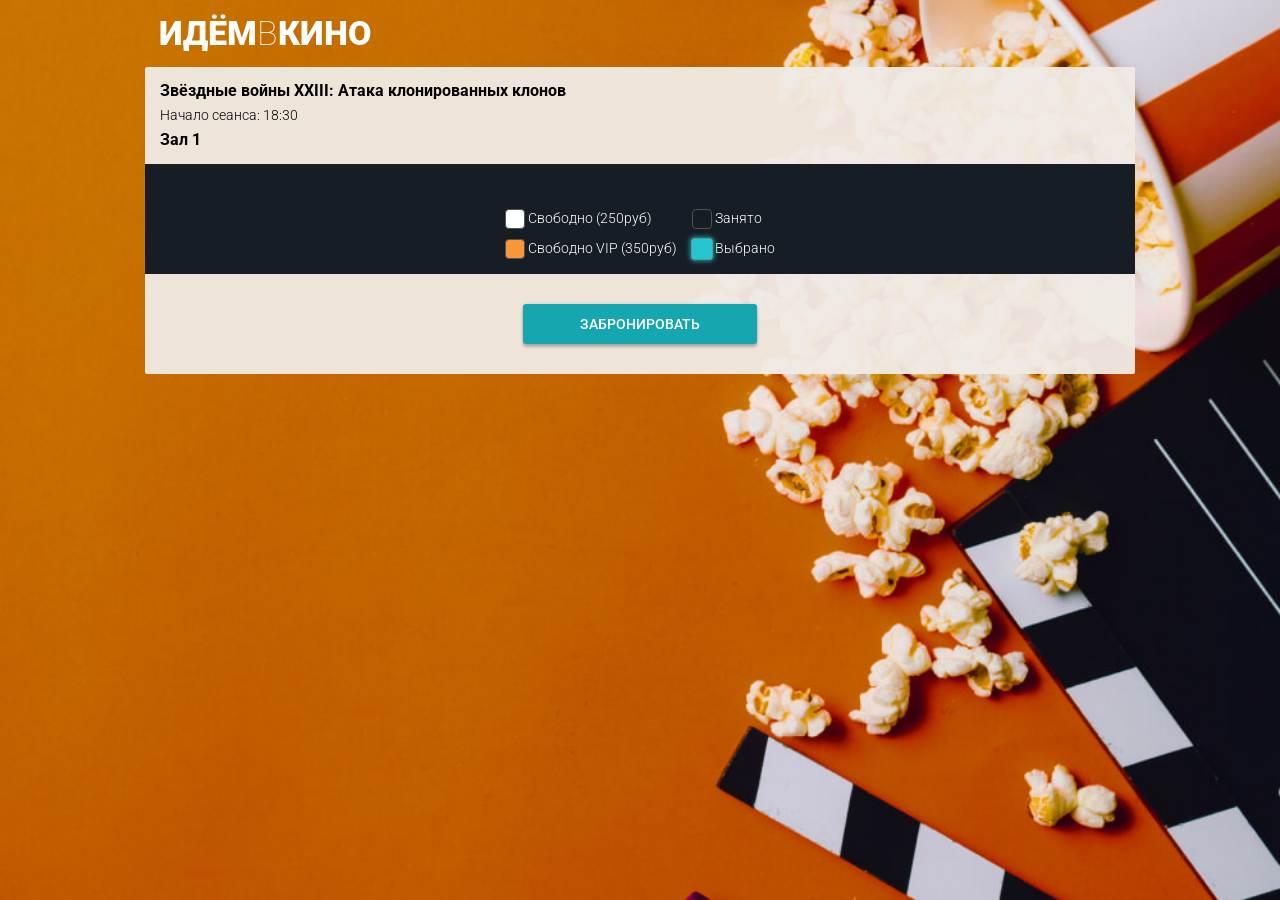
==== hall.html @ 7e7754fc "Выполнение работы" ====
<!DOCTYPE html>
<html lang="ru">

<head>
  <meta charset="UTF-8">
  <meta name="viewport" content="width=device-width, initial-scale=1.0">
  <meta http-equiv="X-UA-Compatible" content="ie=edge">
  <title>ИдёмВКино</title>
  <!-- <script src="js/hall.js" defer></script> -->
  <link rel="stylesheet" href="css/normalize.css">
  <link rel="stylesheet" href="css/styles.css">
  <link href="https://fonts.googleapis.com/css?family=Roboto:100,300,400,500,700,900&amp;subset=cyrillic,cyrillic-ext,latin-ext" rel="stylesheet">
</head>

<body>
  <header class="page-header">
    <h1 class="page-header__title">Идём<span>в</span>кино</h1>
  </header>
  
  <main>
    <section class="buying">
      <div class="buying__info">
        <div class="buying__info-description">
          <h2 class="buying__info-title">Звёздные войны XXIII: Атака клонированных клонов</h2>
          <p class="buying__info-start">Начало сеанса: 18:30</p>
          <p class="buying__info-hall">Зал 1</p>          
        </div>
        <div class="buying__info-hint">
          <p>Тапните дважды,<br>чтобы увеличить</p>
        </div>
      </div>
      <div class="conf-step">
        <!-- <div class="conf-step__wrapper">
          <div class="conf-step__row">
            <span class="conf-step__chair conf-step__chair_disabled"></span><span class="conf-step__chair conf-step__chair_disabled"></span>
            <span class="conf-step__chair conf-step__chair_disabled"></span><span class="conf-step__chair conf-step__chair_disabled"></span>
              <span class="conf-step__chair conf-step__chair_disabled"></span><span class="conf-step__chair conf-step__chair_standart"></span>
              <span class="conf-step__chair conf-step__chair_standart"></span><span class="conf-step__chair conf-step__chair_disabled"></span>
              <span class="conf-step__chair conf-step__chair_disabled"></span><span class="conf-step__chair conf-step__chair_disabled"></span>
            <span class="conf-step__chair conf-step__chair_disabled"></span><span class="conf-step__chair conf-step__chair_disabled"></span>
            </div>  

            <div class="conf-step__row">
              <span class="conf-step__chair conf-step__chair_disabled"></span><span class="conf-step__chair conf-step__chair_disabled"></span>
              <span class="conf-step__chair conf-step__chair_disabled"></span><span class="conf-step__chair conf-step__chair_disabled"></span>
              <span class="conf-step__chair conf-step__chair_taken"></span><span class="conf-step__chair conf-step__chair_standart"></span>
              <span class="conf-step__chair conf-step__chair_standart"></span><span class="conf-step__chair conf-step__chair_standart"></span>
              <span class="conf-step__chair conf-step__chair_disabled"></span><span class="conf-step__chair conf-step__chair_disabled"></span>
              <span class="conf-step__chair conf-step__chair_disabled"></span><span class="conf-step__chair conf-step__chair_disabled"></span>
            </div>  

            <div class="conf-step__row">
              <span class="conf-step__chair conf-step__chair_disabled"></span><span class="conf-step__chair conf-step__chair_standart"></span>
              <span class="conf-step__chair conf-step__chair_standart"></span><span class="conf-step__chair conf-step__chair_standart"></span>
              <span class="conf-step__chair conf-step__chair_standart"></span><span class="conf-step__chair conf-step__chair_standart"></span>
              <span class="conf-step__chair conf-step__chair_standart"></span><span class="conf-step__chair conf-step__chair_standart"></span>
              <span class="conf-step__chair conf-step__chair_standart"></span><span class="conf-step__chair conf-step__chair_disabled"></span>
              <span class="conf-step__chair conf-step__chair_disabled"></span><span class="conf-step__chair conf-step__chair_disabled"></span>
            </div>  

            <div class="conf-step__row">
              <span class="conf-step__chair conf-step__chair_standart"></span><span class="conf-step__chair conf-step__chair_standart"></span>
              <span class="conf-step__chair conf-step__chair_standart"></span><span class="conf-step__chair conf-step__chair_standart"></span>
              <span class="conf-step__chair conf-step__chair_standart"></span><span class="conf-step__chair conf-step__chair_vip"></span>
              <span class="conf-step__chair conf-step__chair_vip"></span><span class="conf-step__chair conf-step__chair_standart"></span>
              <span class="conf-step__chair conf-step__chair_standart"></span><span class="conf-step__chair conf-step__chair_disabled"></span>
              <span class="conf-step__chair conf-step__chair_disabled"></span><span class="conf-step__chair conf-step__chair_disabled"></span>
            </div>  

            <div class="conf-step__row">
              <span class="conf-step__chair conf-step__chair_standart"></span><span class="conf-step__chair conf-step__chair_standart"></span>
              <span class="conf-step__chair conf-step__chair_standart"></span><span class="conf-step__chair conf-step__chair_standart"></span>
              <span class="conf-step__chair conf-step__chair_vip"></span><span class="conf-step__chair conf-step__chair_vip"></span>
              <span class="conf-step__chair conf-step__chair_vip"></span><span class="conf-step__chair conf-step__chair_vip"></span>
              <span class="conf-step__chair conf-step__chair_standart"></span><span class="conf-step__chair conf-step__chair_disabled"></span>
              <span class="conf-step__chair conf-step__chair_disabled"></span><span class="conf-step__chair conf-step__chair_disabled"></span>
            </div>  

            <div class="conf-step__row">
              <span class="conf-step__chair conf-step__chair_standart"></span><span class="conf-step__chair conf-step__chair_standart"></span>
              <span class="conf-step__chair conf-step__chair_standart"></span><span class="conf-step__chair conf-step__chair_standart"></span>
              <span class="conf-step__chair conf-step__chair_vip"></span><span class="conf-step__chair conf-step__chair_taken"></span>
              <span class="conf-step__chair conf-step__chair_taken"></span><span class="conf-step__chair conf-step__chair_taken"></span>
              <span class="conf-step__chair conf-step__chair_standart"></span><span class="conf-step__chair conf-step__chair_disabled"></span>
              <span class="conf-step__chair conf-step__chair_disabled"></span><span class="conf-step__chair conf-step__chair_disabled"></span>
            </div>  

            <div class="conf-step__row">
              <span class="conf-step__chair conf-step__chair_standart"></span><span class="conf-step__chair conf-step__chair_standart"></span>
              <span class="conf-step__chair conf-step__chair_standart"></span><span class="conf-step__chair conf-step__chair_standart"></span>
              <span class="conf-step__chair conf-step__chair_vip"></span><span class="conf-step__chair conf-step__chair_taken"></span>
              <span class="conf-step__chair conf-step__chair_taken"></span><span class="conf-step__chair conf-step__chair_vip"></span>
              <span class="conf-step__chair conf-step__chair_standart"></span><span class="conf-step__chair conf-step__chair_disabled"></span>
              <span class="conf-step__chair conf-step__chair_disabled"></span><span class="conf-step__chair conf-step__chair_disabled"></span>
            </div>  

            <div class="conf-step__row">
              <span class="conf-step__chair conf-step__chair_standart"></span><span class="conf-step__chair conf-step__chair_standart"></span>
              <span class="conf-step__chair conf-step__chair_standart"></span><span class="conf-step__chair conf-step__chair_standart"></span>
              <span class="conf-step__chair conf-step__chair_standart"></span><span class="conf-step__chair conf-step__chair_selected"></span>
              <span class="conf-step__chair conf-step__chair_selected"></span><span class="conf-step__chair conf-step__chair_standart"></span>
              <span class="conf-step__chair conf-step__chair_standart"></span><span class="conf-step__chair conf-step__chair_disabled"></span>
              <span class="conf-step__chair conf-step__chair_disabled"></span><span class="conf-step__chair conf-step__chair_disabled"></span>
            </div>  

            <div class="conf-step__row">
              <span class="conf-step__chair conf-step__chair_standart"></span><span class="conf-step__chair conf-step__chair_taken"></span>
              <span class="conf-step__chair conf-step__chair_standart"></span><span class="conf-step__chair conf-step__chair_taken"></span>
              <span class="conf-step__chair conf-step__chair_standart"></span><span class="conf-step__chair conf-step__chair_taken"></span>
              <span class="conf-step__chair conf-step__chair_standart"></span><span class="conf-step__chair conf-step__chair_standart"></span>
              <span class="conf-step__chair conf-step__chair_standart"></span><span class="conf-step__chair conf-step__chair_standart"></span>
              <span class="conf-step__chair conf-step__chair_standart"></span><span class="conf-step__chair conf-step__chair_standart"></span>
            </div>  

            <div class="conf-step__row">
              <span class="conf-step__chair conf-step__chair_standart"></span><span class="conf-step__chair conf-step__chair_standart"></span>
              <span class="conf-step__chair conf-step__chair_standart"></span><span class="conf-step__chair conf-step__chair_standart"></span>
              <span class="conf-step__chair conf-step__chair_standart"></span><span class="conf-step__chair conf-step__chair_taken"></span>
              <span class="conf-step__chair conf-step__chair_taken"></span><span class="conf-step__chair conf-step__chair_taken"></span>
              <span class="conf-step__chair conf-step__chair_standart"></span><span class="conf-step__chair conf-step__chair_standart"></span>
              <span class="conf-step__chair conf-step__chair_standart"></span><span class="conf-step__chair conf-step__chair_standart"></span>
            </div>
        </div> -->
        <div class="conf-step__legend">
          <div class="col">
            <p class="conf-step__legend-price"><span class="conf-step__chair conf-step__chair_standart"></span> Свободно (<span class="conf-step__legend-value price-standart">250</span>руб)</p>
            <p class="conf-step__legend-price"><span class="conf-step__chair conf-step__chair_vip"></span> Свободно VIP (<span class="conf-step__legend-value price-vip">350</span>руб)</p>            
          </div>
          <div class="col">
            <p class="conf-step__legend-price"><span class="conf-step__chair conf-step__chair_taken"></span> Занято</p>
            <p class="conf-step__legend-price"><span class="conf-step__chair conf-step__chair_selected"></span> Выбрано</p>                    
          </div>
        </div>
      </div>
      <!-- <button class="acceptin-button" type="button" onclick="location.href='payment.html'" >Забронировать</button> -->
      <button class="acceptin-button" type="button" >Забронировать</button>
  </main>
  <!-- <script src="js/createRequest.js"></script> -->
  <script src="js/functions.js"></script>
  <script src="js/hall.js"></script>
</body>
</html>
---- css/styles.css ----
@charset "UTF-8";
* {
  margin: 0;
  padding: 0;
  box-sizing: border-box;
}

html {
  font-family: "Roboto", sans-serif;
  font-size: 62.5%;
}

body {
  min-width: 320px;
  background-image: url("../i/background.jpg");
  background-size: cover;
  background-attachment: fixed;
  background-position: right;
}

.page-header {
  padding: 1.4rem;
}

.page-header__title {
  margin: 0;
  font-weight: 900;
  font-size: 3.4rem;
  color: #FFFFFF;
  text-transform: uppercase;
}
.page-header__title span {
  font-weight: 100;
}

/* ~~~~~~~~~~~~ Главная ~~~~~~~~~~~~ */
.page-nav {
  position: sticky;
  top: 2px;
  padding-bottom: 1rem;
  display: flex;
  flex-wrap: nowrap;
  align-items: stretch;
  color: #000000;
  z-index: 10;
}
.page-nav .page-nav__day {
  flex-basis: calc(100% / 8);
  font-size: 1.2rem;
  padding: 1rem;
  background: rgba(255, 255, 255, 0.9);
  box-shadow: 0px 2px 2px rgba(0, 0, 0, 0.24), 0px 0px 2px rgba(0, 0, 0, 0.12);
  border-radius: 2px;
  text-decoration: none;
  color: #000000;
}
.page-nav .page-nav__day + .page-nav__day {
  margin-left: 1px;
}
.page-nav .page-nav__day .page-nav__day-week::after {
  content: ',';
}
.page-nav .page-nav__day .page-nav__day-number::before {
  content: ' ';
}
.page-nav .page-nav__day .page-nav__day-week, .page-nav .page-nav__day .page-nav__day-number {
  display: block;
}
.page-nav .page-nav__day_chosen {
  flex-grow: 1;
  background-color: #FFFFFF;
  font-weight: 700;
  transform: scale(1.1);
}
.page-nav .page-nav__day_weekend {
  color: #DE2121;
}
.page-nav .page-nav__day_next {
  text-align: center;
}
.page-nav .page-nav__day_next::before {
  content: '>';
  font-family: monospace;
  font-weight: 700;
  font-size: 2.4rem;
}
.page-nav .page-nav__day_today .page-nav__day-week::before {
  content: 'Сегодня';
  display: block;
}
.page-nav .page-nav__day_today .page-nav__day-week, .page-nav .page-nav__day_today .page-nav__day-number {
  display: inline;
}

.movie {
  position: relative;
  padding: 1.5rem;
  margin-top: 3rem;
  background: rgba(241, 235, 230, 0.95);
  color: #000000;
}
.movie .movie__info {
  display: flex;
}
.movie .movie__poster {
  position: relative;
  width: 12.5rem;
  height: 17.5rem;
  /*    left: 1.5rem;
      top: -1.5rem;*/
}
.movie .movie__poster .movie__poster-image {
  position: relative;
  top: -3rem;
  width: 12.5rem;
  height: 17.5rem;
}
.movie .movie__poster::after {
  content: '';
  display: block;
  position: absolute;
  right: -0.7rem;
  top: -3rem;
  border: 1.5rem solid transparent;
  border-bottom: 0 solid transparent;
  border-right: 0 solid transparent;
  border-left: 0.7rem solid #772720;
}
.movie .movie__description {
  flex-grow: 1;
  padding-left: 1.5rem;
}
.movie .movie__title {
  font-weight: 700;
  font-size: 1.6rem;
}
.movie .movie__synopsis {
  font-size: 1.4rem;
  margin-top: 1rem;
}
.movie .movie__data {
  font-size: 1.4rem;
  font-weight: 300;
  margin-top: 1rem;
}
.movie .movie-seances__hall + .movie-seances__hall {
  margin-top: 2rem;
}
.movie .movie-seances__hall .movie-seances__hall-title {
  font-weight: 700;
  font-size: 1.6rem;
}
.movie .movie-seances__hall .movie-seances__list {
  margin-top: 0.7rem;
  font-size: 0;
}
.movie .movie-seances__hall .movie-seances__time-block {
  display: inline-block;
  margin-bottom: 4px;
}
.movie .movie-seances__hall .movie-seances__time-block:nth-last-of-type(n + 1) {
  margin-right: 4px;
}
.movie .movie-seances__hall .movie-seances__time {
  display: block;
  padding: 8px;
  box-shadow: 0px 2px 2px rgba(0, 0, 0, 0.24), 0px 0px 2px rgba(0, 0, 0, 0.12);
  border-radius: 2px;
  background-color: #FFFFFF;
  color: #000000;
  text-decoration: none;
  font-size: 1.5rem;
}

/* ~~~~~~~~~~~~ Кинозал ~~~~~~~~~~~~ */
.acceptin-button {
  display: block;
  margin: 3rem auto 0;
  box-shadow: 0px 3px 3px rgba(0, 0, 0, 0.24), 0px 0px 3px rgba(0, 0, 0, 0.12);
  border-radius: 3px;
  border: none;
  padding: 12px 57px;
  text-transform: uppercase;
  font-weight: 500;
  font-size: 1.4rem;
  background-color: #16A6AF;
  color: #FFFFFF;
  cursor: pointer;
}

.buying {
  background-color: rgba(241, 235, 230, 0.95);
  padding-bottom: 3rem;
}

.buying__info {
  display: flex;
  align-items: center;
  justify-content: space-between;
  padding: 1.5rem;
}
.buying__info .buying__info-description {
  padding-right: 1.5rem;
}
.buying__info .buying__info-title, .buying__info .buying__info-hall {
  font-size: 1.6rem;
  font-weight: 700;
}
.buying__info .buying__info-start {
  font-size: 1.4rem;
  font-weight: 300;
  margin: 0.7rem 0;
}
.buying__info .buying__info-hint {
  position: relative;
  font-weight: 300;
  font-size: 1.4rem;
  text-align: center;
}
.buying__info .buying__info-hint p {
  position: relative;
  width: 10rem;
}
.buying__info .buying__info-hint p::before {
  content: '';
  position: absolute;
  left: -1rem;
  top: calc(50% - 1.6rem);
  display: block;
  width: 2.4rem;
  height: 3.2rem;
  background-image: url(../i/hint.png);
  background-size: 2.4rem 3.2rem;
}

.conf-step {
  text-align: center;
  background-color: #171D24;
  padding: 1.5rem 3rem 1.5rem;
}

@media (max-width: 344px) {
  .conf-step {
    padding-left: 0;
    padding-right: 0;
  }
}

.conf-step__wrapper {
  font-size: 0;
  display: inline-block;
  background-image: url(../i/screen.png);
  background-position: top;
  background-repeat: no-repeat;
  background-size: 100%;
  padding-top: 3rem;
}
.conf-step__wrapper::before {
  content: '';
}

.conf-step__row + .conf-step__row {
  margin-top: 4px;
}

.conf-step__chair {
  display: inline-block;
  vertical-align: middle;
  width: 2rem;
  height: 2rem;
  border: 1px solid #525252;
  box-sizing: border-box;
  border-radius: 4px;
}
.conf-step__chair:not(:first-of-type) {
  margin-left: 4px;
}

.conf-step__chair_disabled {
  opacity: 0;
}

.conf-step__chair_standart {
  background-color: #FFFFFF;
}

.conf-step__chair_vip {
  background-color: #F9953A;
}

.conf-step__chair_taken {
  background-color: transparent;
}

.conf-step__chair_selected {
  background-color: #25C4CE;
  box-shadow: 0px 0px 4px #16A6AF;
  transform: scale(1.2);
}

.conf-step__legend {
  padding-top: 3rem;
  font-size: 1.4rem;
  font-weight: 300;
  color: #FFFFFF;
  display: flex;
  flex-wrap: nowrap;
  text-align: left;
}
.conf-step__legend .col {
  max-width: 25rem;
}
.conf-step__legend .col:first-of-type {
  padding-right: 1.5rem;
  margin-left: auto;
}
.conf-step__legend .col:last-of-type {
  margin-right: auto;
}
.conf-step__legend .conf-step__legend-price + .conf-step__legend-price {
  margin-top: 1rem;
}

/* ~~~~~~~~~~~~ Билет ~~~~~~~~~~~~ */
.tichet__check, .ticket__info-wrapper {
  padding-left: 1.5rem;
  padding-right: 1.5rem;
  background-color: rgba(241, 235, 230, 0.95);
}

.tichet__check {
  position: relative;
  padding-top: 2.5rem;
  padding-bottom: 2.5rem;
}
.tichet__check::before {
  content: '';
  display: block;
  position: absolute;
  top: -3px;
  left: 0;
  right: 0;
  height: 3px;
  background-image: url(../i/border-top.png);
  background-size: 10px 3px;
}
.tichet__check::after {
  content: '';
  display: block;
  position: absolute;
  bottom: -3px;
  left: 0;
  right: 0;
  height: 3px;
  background-image: url(../i/border-bottom.png);
  background-size: 10px 3px;
}

.ticket__info-wrapper {
  position: relative;
  margin-top: 6px;
  padding-top: 2rem;
  padding-bottom: 3rem;
}
.ticket__info-wrapper::before {
  content: '';
  display: block;
  position: absolute;
  top: -3px;
  left: 0;
  right: 0;
  height: 3px;
  background-image: url(../i/border-top.png);
  background-size: 10px 3px;
}
.ticket__info-wrapper::after {
  content: '';
  display: block;
  position: absolute;
  bottom: -3px;
  left: 0;
  right: 0;
  height: 3px;
  background-image: url(../i/border-bottom.png);
  background-size: 10px 3px;
}

.ticket__check-title {
  font-weight: 700;
  font-size: 2.2rem;
  text-transform: uppercase;
  color: #C76F00;
}

.ticket__info {
  font-size: 1.6rem;
  color: #000000;
}
.ticket__info + .ticket__info {
  margin-top: 1rem;
}

.ticket__details {
  font-weight: 700;
}

.ticket__hint {
  font-weight: 300;
  font-size: 1.4rem;
  margin-top: 3rem;
}
.ticket__hint + .ticket__hint {
  margin-top: 1rem;
}

.ticket__info-qr {
  display: block;
  margin: 3rem auto 0;
  width: 20rem;
  height: 20rem;
}

@media screen and (min-width: 479px) {
  .page-nav .page-nav__day {
    padding: 1rem 2rem;
  }
}
@media screen and (min-width: 990px) {
  .page-header, nav, main {
    width: 990px;
    margin: auto;
  }

  .movie, .buying {
    border-radius: 2px;
  }

  .buying__info-hint {
    display: none;
  }
}

/*================================================================*/

 #qrcode > * {
  width: 100%
 }

 @media screen and (max-width: 425px) {
   .movie .movie__info {
     flex-direction: column;
   }

   .movie .movie__description {
     padding-left: 0;
     margin-bottom: 3rem;
   }

   .movie .movie__poster {
     height: auto;
     width: 50%;
     margin: auto;
   }

   .movie .movie__poster .movie__poster-image {
     height: auto;
     width: 100%;
   }
 }
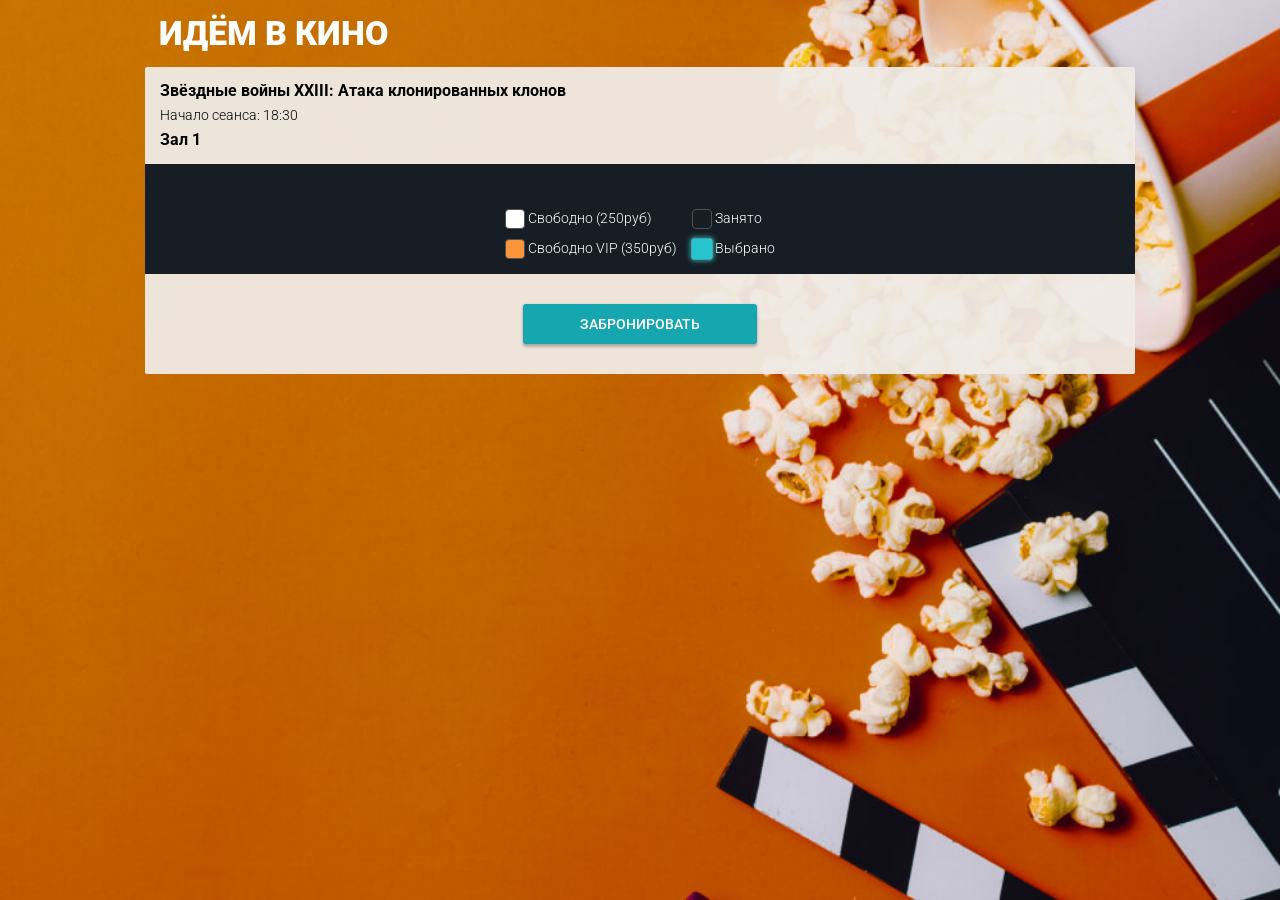
==== commit 3420a357: "Коррект" ====
--- a/hall.html
+++ b/hall.html
@@ -5,138 +5,50 @@
   <meta charset="UTF-8">
   <meta name="viewport" content="width=device-width, initial-scale=1.0">
   <meta http-equiv="X-UA-Compatible" content="ie=edge">
-  <title>ИдёмВКино</title>
-  <!-- <script src="js/hall.js" defer></script> -->
+  <title>Идём в кино</title>
   <link rel="stylesheet" href="css/normalize.css">
   <link rel="stylesheet" href="css/styles.css">
-  <link href="https://fonts.googleapis.com/css?family=Roboto:100,300,400,500,700,900&amp;subset=cyrillic,cyrillic-ext,latin-ext" rel="stylesheet">
+  <link
+    href="https://fonts.googleapis.com/css?family=Roboto:100,300,400,500,700,900&amp;subset=cyrillic,cyrillic-ext,latin-ext"
+    rel="stylesheet">
 </head>
 
 <body>
   <header class="page-header">
-    <h1 class="page-header__title">Идём<span>в</span>кино</h1>
+    <h1 class="page-header__title">Идём в кино</h1>
   </header>
-  
+
   <main>
     <section class="buying">
       <div class="buying__info">
         <div class="buying__info-description">
           <h2 class="buying__info-title">Звёздные войны XXIII: Атака клонированных клонов</h2>
           <p class="buying__info-start">Начало сеанса: 18:30</p>
-          <p class="buying__info-hall">Зал 1</p>          
+          <p class="buying__info-hall">Зал 1</p>
         </div>
         <div class="buying__info-hint">
           <p>Тапните дважды,<br>чтобы увеличить</p>
         </div>
       </div>
       <div class="conf-step">
-        <!-- <div class="conf-step__wrapper">
-          <div class="conf-step__row">
-            <span class="conf-step__chair conf-step__chair_disabled"></span><span class="conf-step__chair conf-step__chair_disabled"></span>
-            <span class="conf-step__chair conf-step__chair_disabled"></span><span class="conf-step__chair conf-step__chair_disabled"></span>
-              <span class="conf-step__chair conf-step__chair_disabled"></span><span class="conf-step__chair conf-step__chair_standart"></span>
-              <span class="conf-step__chair conf-step__chair_standart"></span><span class="conf-step__chair conf-step__chair_disabled"></span>
-              <span class="conf-step__chair conf-step__chair_disabled"></span><span class="conf-step__chair conf-step__chair_disabled"></span>
-            <span class="conf-step__chair conf-step__chair_disabled"></span><span class="conf-step__chair conf-step__chair_disabled"></span>
-            </div>  
-
-            <div class="conf-step__row">
-              <span class="conf-step__chair conf-step__chair_disabled"></span><span class="conf-step__chair conf-step__chair_disabled"></span>
-              <span class="conf-step__chair conf-step__chair_disabled"></span><span class="conf-step__chair conf-step__chair_disabled"></span>
-              <span class="conf-step__chair conf-step__chair_taken"></span><span class="conf-step__chair conf-step__chair_standart"></span>
-              <span class="conf-step__chair conf-step__chair_standart"></span><span class="conf-step__chair conf-step__chair_standart"></span>
-              <span class="conf-step__chair conf-step__chair_disabled"></span><span class="conf-step__chair conf-step__chair_disabled"></span>
-              <span class="conf-step__chair conf-step__chair_disabled"></span><span class="conf-step__chair conf-step__chair_disabled"></span>
-            </div>  
-
-            <div class="conf-step__row">
-              <span class="conf-step__chair conf-step__chair_disabled"></span><span class="conf-step__chair conf-step__chair_standart"></span>
-              <span class="conf-step__chair conf-step__chair_standart"></span><span class="conf-step__chair conf-step__chair_standart"></span>
-              <span class="conf-step__chair conf-step__chair_standart"></span><span class="conf-step__chair conf-step__chair_standart"></span>
-              <span class="conf-step__chair conf-step__chair_standart"></span><span class="conf-step__chair conf-step__chair_standart"></span>
-              <span class="conf-step__chair conf-step__chair_standart"></span><span class="conf-step__chair conf-step__chair_disabled"></span>
-              <span class="conf-step__chair conf-step__chair_disabled"></span><span class="conf-step__chair conf-step__chair_disabled"></span>
-            </div>  
-
-            <div class="conf-step__row">
-              <span class="conf-step__chair conf-step__chair_standart"></span><span class="conf-step__chair conf-step__chair_standart"></span>
-              <span class="conf-step__chair conf-step__chair_standart"></span><span class="conf-step__chair conf-step__chair_standart"></span>
-              <span class="conf-step__chair conf-step__chair_standart"></span><span class="conf-step__chair conf-step__chair_vip"></span>
-              <span class="conf-step__chair conf-step__chair_vip"></span><span class="conf-step__chair conf-step__chair_standart"></span>
-              <span class="conf-step__chair conf-step__chair_standart"></span><span class="conf-step__chair conf-step__chair_disabled"></span>
-              <span class="conf-step__chair conf-step__chair_disabled"></span><span class="conf-step__chair conf-step__chair_disabled"></span>
-            </div>  
-
-            <div class="conf-step__row">
-              <span class="conf-step__chair conf-step__chair_standart"></span><span class="conf-step__chair conf-step__chair_standart"></span>
-              <span class="conf-step__chair conf-step__chair_standart"></span><span class="conf-step__chair conf-step__chair_standart"></span>
-              <span class="conf-step__chair conf-step__chair_vip"></span><span class="conf-step__chair conf-step__chair_vip"></span>
-              <span class="conf-step__chair conf-step__chair_vip"></span><span class="conf-step__chair conf-step__chair_vip"></span>
-              <span class="conf-step__chair conf-step__chair_standart"></span><span class="conf-step__chair conf-step__chair_disabled"></span>
-              <span class="conf-step__chair conf-step__chair_disabled"></span><span class="conf-step__chair conf-step__chair_disabled"></span>
-            </div>  
-
-            <div class="conf-step__row">
-              <span class="conf-step__chair conf-step__chair_standart"></span><span class="conf-step__chair conf-step__chair_standart"></span>
-              <span class="conf-step__chair conf-step__chair_standart"></span><span class="conf-step__chair conf-step__chair_standart"></span>
-              <span class="conf-step__chair conf-step__chair_vip"></span><span class="conf-step__chair conf-step__chair_taken"></span>
-              <span class="conf-step__chair conf-step__chair_taken"></span><span class="conf-step__chair conf-step__chair_taken"></span>
-              <span class="conf-step__chair conf-step__chair_standart"></span><span class="conf-step__chair conf-step__chair_disabled"></span>
-              <span class="conf-step__chair conf-step__chair_disabled"></span><span class="conf-step__chair conf-step__chair_disabled"></span>
-            </div>  
-
-            <div class="conf-step__row">
-              <span class="conf-step__chair conf-step__chair_standart"></span><span class="conf-step__chair conf-step__chair_standart"></span>
-              <span class="conf-step__chair conf-step__chair_standart"></span><span class="conf-step__chair conf-step__chair_standart"></span>
-              <span class="conf-step__chair conf-step__chair_vip"></span><span class="conf-step__chair conf-step__chair_taken"></span>
-              <span class="conf-step__chair conf-step__chair_taken"></span><span class="conf-step__chair conf-step__chair_vip"></span>
-              <span class="conf-step__chair conf-step__chair_standart"></span><span class="conf-step__chair conf-step__chair_disabled"></span>
-              <span class="conf-step__chair conf-step__chair_disabled"></span><span class="conf-step__chair conf-step__chair_disabled"></span>
-            </div>  
-
-            <div class="conf-step__row">
-              <span class="conf-step__chair conf-step__chair_standart"></span><span class="conf-step__chair conf-step__chair_standart"></span>
-              <span class="conf-step__chair conf-step__chair_standart"></span><span class="conf-step__chair conf-step__chair_standart"></span>
-              <span class="conf-step__chair conf-step__chair_standart"></span><span class="conf-step__chair conf-step__chair_selected"></span>
-              <span class="conf-step__chair conf-step__chair_selected"></span><span class="conf-step__chair conf-step__chair_standart"></span>
-              <span class="conf-step__chair conf-step__chair_standart"></span><span class="conf-step__chair conf-step__chair_disabled"></span>
-              <span class="conf-step__chair conf-step__chair_disabled"></span><span class="conf-step__chair conf-step__chair_disabled"></span>
-            </div>  
-
-            <div class="conf-step__row">
-              <span class="conf-step__chair conf-step__chair_standart"></span><span class="conf-step__chair conf-step__chair_taken"></span>
-              <span class="conf-step__chair conf-step__chair_standart"></span><span class="conf-step__chair conf-step__chair_taken"></span>
-              <span class="conf-step__chair conf-step__chair_standart"></span><span class="conf-step__chair conf-step__chair_taken"></span>
-              <span class="conf-step__chair conf-step__chair_standart"></span><span class="conf-step__chair conf-step__chair_standart"></span>
-              <span class="conf-step__chair conf-step__chair_standart"></span><span class="conf-step__chair conf-step__chair_standart"></span>
-              <span class="conf-step__chair conf-step__chair_standart"></span><span class="conf-step__chair conf-step__chair_standart"></span>
-            </div>  
-
-            <div class="conf-step__row">
-              <span class="conf-step__chair conf-step__chair_standart"></span><span class="conf-step__chair conf-step__chair_standart"></span>
-              <span class="conf-step__chair conf-step__chair_standart"></span><span class="conf-step__chair conf-step__chair_standart"></span>
-              <span class="conf-step__chair conf-step__chair_standart"></span><span class="conf-step__chair conf-step__chair_taken"></span>
-              <span class="conf-step__chair conf-step__chair_taken"></span><span class="conf-step__chair conf-step__chair_taken"></span>
-              <span class="conf-step__chair conf-step__chair_standart"></span><span class="conf-step__chair conf-step__chair_standart"></span>
-              <span class="conf-step__chair conf-step__chair_standart"></span><span class="conf-step__chair conf-step__chair_standart"></span>
-            </div>
-        </div> -->
         <div class="conf-step__legend">
           <div class="col">
-            <p class="conf-step__legend-price"><span class="conf-step__chair conf-step__chair_standart"></span> Свободно (<span class="conf-step__legend-value price-standart">250</span>руб)</p>
-            <p class="conf-step__legend-price"><span class="conf-step__chair conf-step__chair_vip"></span> Свободно VIP (<span class="conf-step__legend-value price-vip">350</span>руб)</p>            
+            <p class="conf-step__legend-price"><span class="conf-step__chair conf-step__chair_standart"></span> Свободно
+              (<span class="conf-step__legend-value price-standart">250</span>руб)</p>
+            <p class="conf-step__legend-price"><span class="conf-step__chair conf-step__chair_vip"></span> Свободно VIP
+              (<span class="conf-step__legend-value price-vip">350</span>руб)</p>
           </div>
           <div class="col">
             <p class="conf-step__legend-price"><span class="conf-step__chair conf-step__chair_taken"></span> Занято</p>
-            <p class="conf-step__legend-price"><span class="conf-step__chair conf-step__chair_selected"></span> Выбрано</p>                    
+            <p class="conf-step__legend-price"><span class="conf-step__chair conf-step__chair_selected"></span> Выбрано
+            </p>
           </div>
         </div>
       </div>
-      <!-- <button class="acceptin-button" type="button" onclick="location.href='payment.html'" >Забронировать</button> -->
-      <button class="acceptin-button" type="button" >Забронировать</button>
+      <button class="acceptin-button" type="button">Забронировать</button>
   </main>
-  <!-- <script src="js/createRequest.js"></script> -->
   <script src="js/functions.js"></script>
   <script src="js/hall.js"></script>
 </body>
+
 </html>
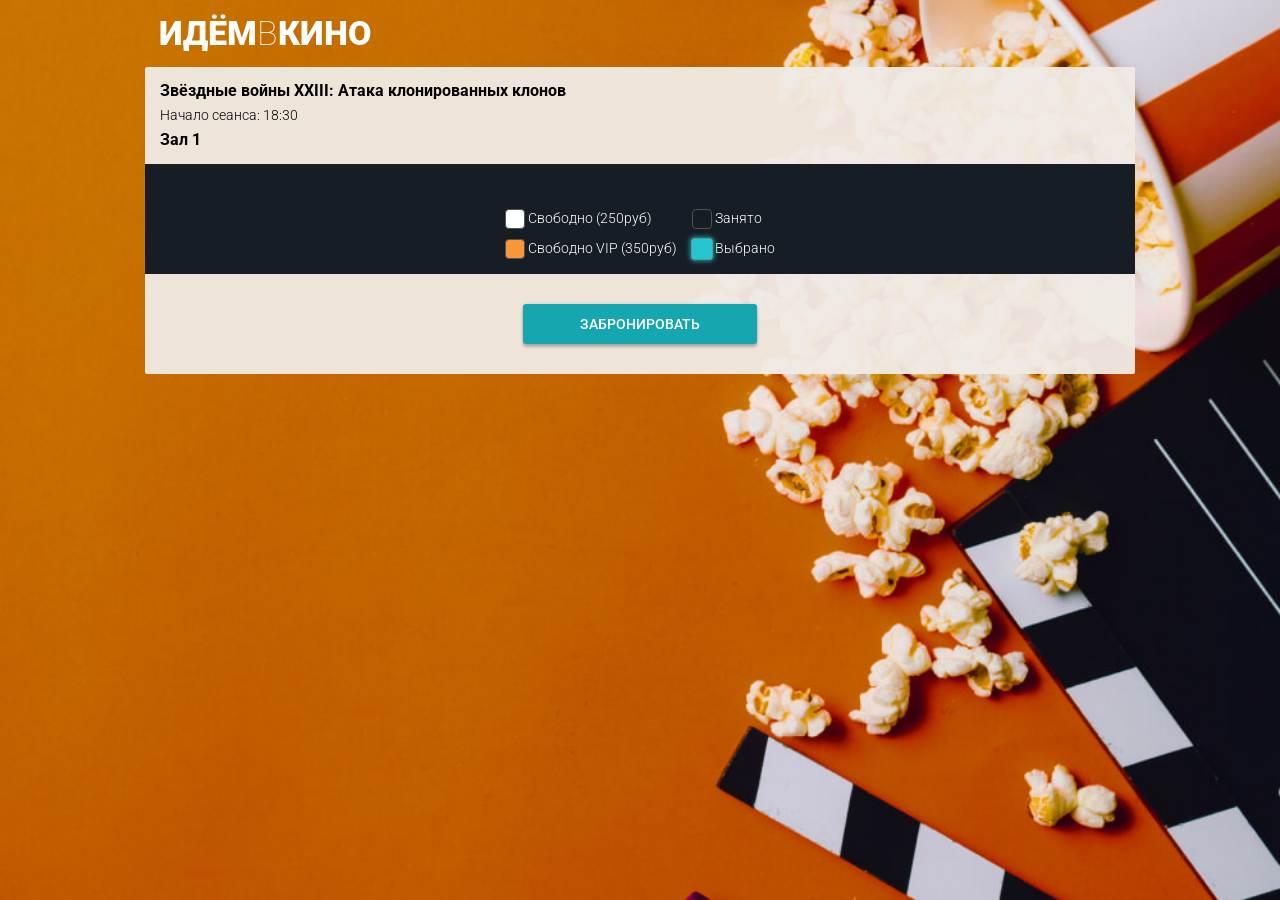
==== commit bc732e6a: "Коррект" ====
--- a/hall.html
+++ b/hall.html
@@ -15,7 +15,7 @@
 
 <body>
   <header class="page-header">
-    <h1 class="page-header__title">Идём в кино</h1>
+    <h1 class="page-header__title">Идём<span>в</span>кино</h1>
   </header>
 
   <main>
@@ -31,6 +31,97 @@
         </div>
       </div>
       <div class="conf-step">
+        <!-- <div class="conf-step__wrapper">
+          <div class="conf-step__row">
+            <span class="conf-step__chair conf-step__chair_disabled"></span><span class="conf-step__chair conf-step__chair_disabled"></span>
+            <span class="conf-step__chair conf-step__chair_disabled"></span><span class="conf-step__chair conf-step__chair_disabled"></span>
+              <span class="conf-step__chair conf-step__chair_disabled"></span><span class="conf-step__chair conf-step__chair_standart"></span>
+              <span class="conf-step__chair conf-step__chair_standart"></span><span class="conf-step__chair conf-step__chair_disabled"></span>
+              <span class="conf-step__chair conf-step__chair_disabled"></span><span class="conf-step__chair conf-step__chair_disabled"></span>
+            <span class="conf-step__chair conf-step__chair_disabled"></span><span class="conf-step__chair conf-step__chair_disabled"></span>
+            </div>  
+
+            <div class="conf-step__row">
+              <span class="conf-step__chair conf-step__chair_disabled"></span><span class="conf-step__chair conf-step__chair_disabled"></span>
+              <span class="conf-step__chair conf-step__chair_disabled"></span><span class="conf-step__chair conf-step__chair_disabled"></span>
+              <span class="conf-step__chair conf-step__chair_taken"></span><span class="conf-step__chair conf-step__chair_standart"></span>
+              <span class="conf-step__chair conf-step__chair_standart"></span><span class="conf-step__chair conf-step__chair_standart"></span>
+              <span class="conf-step__chair conf-step__chair_disabled"></span><span class="conf-step__chair conf-step__chair_disabled"></span>
+              <span class="conf-step__chair conf-step__chair_disabled"></span><span class="conf-step__chair conf-step__chair_disabled"></span>
+            </div>  
+
+            <div class="conf-step__row">
+              <span class="conf-step__chair conf-step__chair_disabled"></span><span class="conf-step__chair conf-step__chair_standart"></span>
+              <span class="conf-step__chair conf-step__chair_standart"></span><span class="conf-step__chair conf-step__chair_standart"></span>
+              <span class="conf-step__chair conf-step__chair_standart"></span><span class="conf-step__chair conf-step__chair_standart"></span>
+              <span class="conf-step__chair conf-step__chair_standart"></span><span class="conf-step__chair conf-step__chair_standart"></span>
+              <span class="conf-step__chair conf-step__chair_standart"></span><span class="conf-step__chair conf-step__chair_disabled"></span>
+              <span class="conf-step__chair conf-step__chair_disabled"></span><span class="conf-step__chair conf-step__chair_disabled"></span>
+            </div>  
+
+            <div class="conf-step__row">
+              <span class="conf-step__chair conf-step__chair_standart"></span><span class="conf-step__chair conf-step__chair_standart"></span>
+              <span class="conf-step__chair conf-step__chair_standart"></span><span class="conf-step__chair conf-step__chair_standart"></span>
+              <span class="conf-step__chair conf-step__chair_standart"></span><span class="conf-step__chair conf-step__chair_vip"></span>
+              <span class="conf-step__chair conf-step__chair_vip"></span><span class="conf-step__chair conf-step__chair_standart"></span>
+              <span class="conf-step__chair conf-step__chair_standart"></span><span class="conf-step__chair conf-step__chair_disabled"></span>
+              <span class="conf-step__chair conf-step__chair_disabled"></span><span class="conf-step__chair conf-step__chair_disabled"></span>
+            </div>  
+
+            <div class="conf-step__row">
+              <span class="conf-step__chair conf-step__chair_standart"></span><span class="conf-step__chair conf-step__chair_standart"></span>
+              <span class="conf-step__chair conf-step__chair_standart"></span><span class="conf-step__chair conf-step__chair_standart"></span>
+              <span class="conf-step__chair conf-step__chair_vip"></span><span class="conf-step__chair conf-step__chair_vip"></span>
+              <span class="conf-step__chair conf-step__chair_vip"></span><span class="conf-step__chair conf-step__chair_vip"></span>
+              <span class="conf-step__chair conf-step__chair_standart"></span><span class="conf-step__chair conf-step__chair_disabled"></span>
+              <span class="conf-step__chair conf-step__chair_disabled"></span><span class="conf-step__chair conf-step__chair_disabled"></span>
+            </div>  
+
+            <div class="conf-step__row">
+              <span class="conf-step__chair conf-step__chair_standart"></span><span class="conf-step__chair conf-step__chair_standart"></span>
+              <span class="conf-step__chair conf-step__chair_standart"></span><span class="conf-step__chair conf-step__chair_standart"></span>
+              <span class="conf-step__chair conf-step__chair_vip"></span><span class="conf-step__chair conf-step__chair_taken"></span>
+              <span class="conf-step__chair conf-step__chair_taken"></span><span class="conf-step__chair conf-step__chair_taken"></span>
+              <span class="conf-step__chair conf-step__chair_standart"></span><span class="conf-step__chair conf-step__chair_disabled"></span>
+              <span class="conf-step__chair conf-step__chair_disabled"></span><span class="conf-step__chair conf-step__chair_disabled"></span>
+            </div>  
+
+            <div class="conf-step__row">
+              <span class="conf-step__chair conf-step__chair_standart"></span><span class="conf-step__chair conf-step__chair_standart"></span>
+              <span class="conf-step__chair conf-step__chair_standart"></span><span class="conf-step__chair conf-step__chair_standart"></span>
+              <span class="conf-step__chair conf-step__chair_vip"></span><span class="conf-step__chair conf-step__chair_taken"></span>
+              <span class="conf-step__chair conf-step__chair_taken"></span><span class="conf-step__chair conf-step__chair_vip"></span>
+              <span class="conf-step__chair conf-step__chair_standart"></span><span class="conf-step__chair conf-step__chair_disabled"></span>
+              <span class="conf-step__chair conf-step__chair_disabled"></span><span class="conf-step__chair conf-step__chair_disabled"></span>
+            </div>  
+
+            <div class="conf-step__row">
+              <span class="conf-step__chair conf-step__chair_standart"></span><span class="conf-step__chair conf-step__chair_standart"></span>
+              <span class="conf-step__chair conf-step__chair_standart"></span><span class="conf-step__chair conf-step__chair_standart"></span>
+              <span class="conf-step__chair conf-step__chair_standart"></span><span class="conf-step__chair conf-step__chair_selected"></span>
+              <span class="conf-step__chair conf-step__chair_selected"></span><span class="conf-step__chair conf-step__chair_standart"></span>
+              <span class="conf-step__chair conf-step__chair_standart"></span><span class="conf-step__chair conf-step__chair_disabled"></span>
+              <span class="conf-step__chair conf-step__chair_disabled"></span><span class="conf-step__chair conf-step__chair_disabled"></span>
+            </div>  
+
+            <div class="conf-step__row">
+              <span class="conf-step__chair conf-step__chair_standart"></span><span class="conf-step__chair conf-step__chair_taken"></span>
+              <span class="conf-step__chair conf-step__chair_standart"></span><span class="conf-step__chair conf-step__chair_taken"></span>
+              <span class="conf-step__chair conf-step__chair_standart"></span><span class="conf-step__chair conf-step__chair_taken"></span>
+              <span class="conf-step__chair conf-step__chair_standart"></span><span class="conf-step__chair conf-step__chair_standart"></span>
+              <span class="conf-step__chair conf-step__chair_standart"></span><span class="conf-step__chair conf-step__chair_standart"></span>
+              <span class="conf-step__chair conf-step__chair_standart"></span><span class="conf-step__chair conf-step__chair_standart"></span>
+            </div>  
+
+            <div class="conf-step__row">
+              <span class="conf-step__chair conf-step__chair_standart"></span><span class="conf-step__chair conf-step__chair_standart"></span>
+              <span class="conf-step__chair conf-step__chair_standart"></span><span class="conf-step__chair conf-step__chair_standart"></span>
+              <span class="conf-step__chair conf-step__chair_standart"></span><span class="conf-step__chair conf-step__chair_taken"></span>
+              <span class="conf-step__chair conf-step__chair_taken"></span><span class="conf-step__chair conf-step__chair_taken"></span>
+              <span class="conf-step__chair conf-step__chair_standart"></span><span class="conf-step__chair conf-step__chair_standart"></span>
+              <span class="conf-step__chair conf-step__chair_standart"></span><span class="conf-step__chair conf-step__chair_standart"></span>
+            </div>
+        </div> -->
         <div class="conf-step__legend">
           <div class="col">
             <p class="conf-step__legend-price"><span class="conf-step__chair conf-step__chair_standart"></span> Свободно
@@ -46,6 +137,7 @@
         </div>
       </div>
       <button class="acceptin-button" type="button">Забронировать</button>
+    </section>
   </main>
   <script src="js/functions.js"></script>
   <script src="js/hall.js"></script>
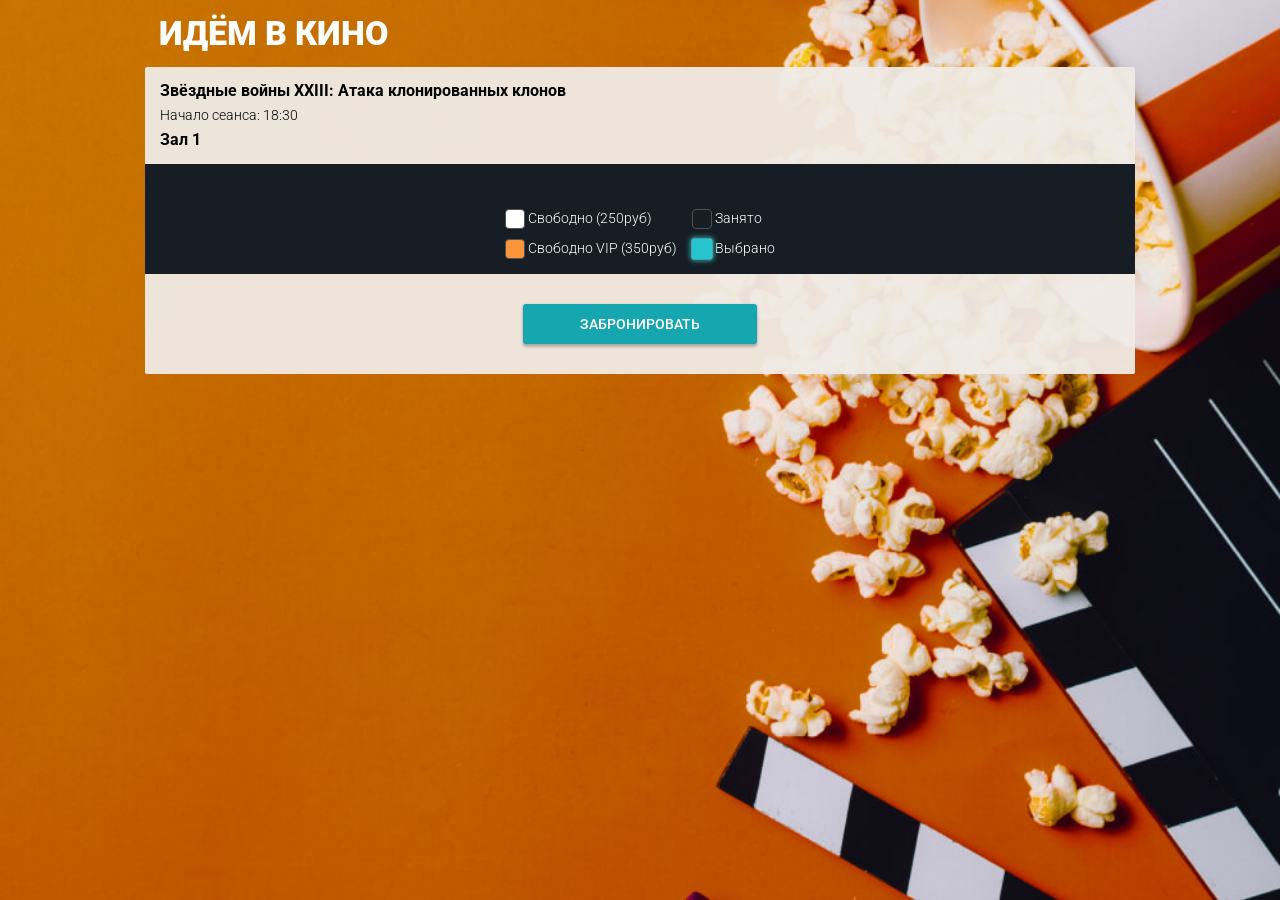
==== commit ad361438: "Коррект" ====
--- a/hall.html
+++ b/hall.html
@@ -15,7 +15,7 @@
 
 <body>
   <header class="page-header">
-    <h1 class="page-header__title">Идём<span>в</span>кино</h1>
+    <h1 class="page-header__title">Идём в кино</h1>
   </header>
 
   <main>
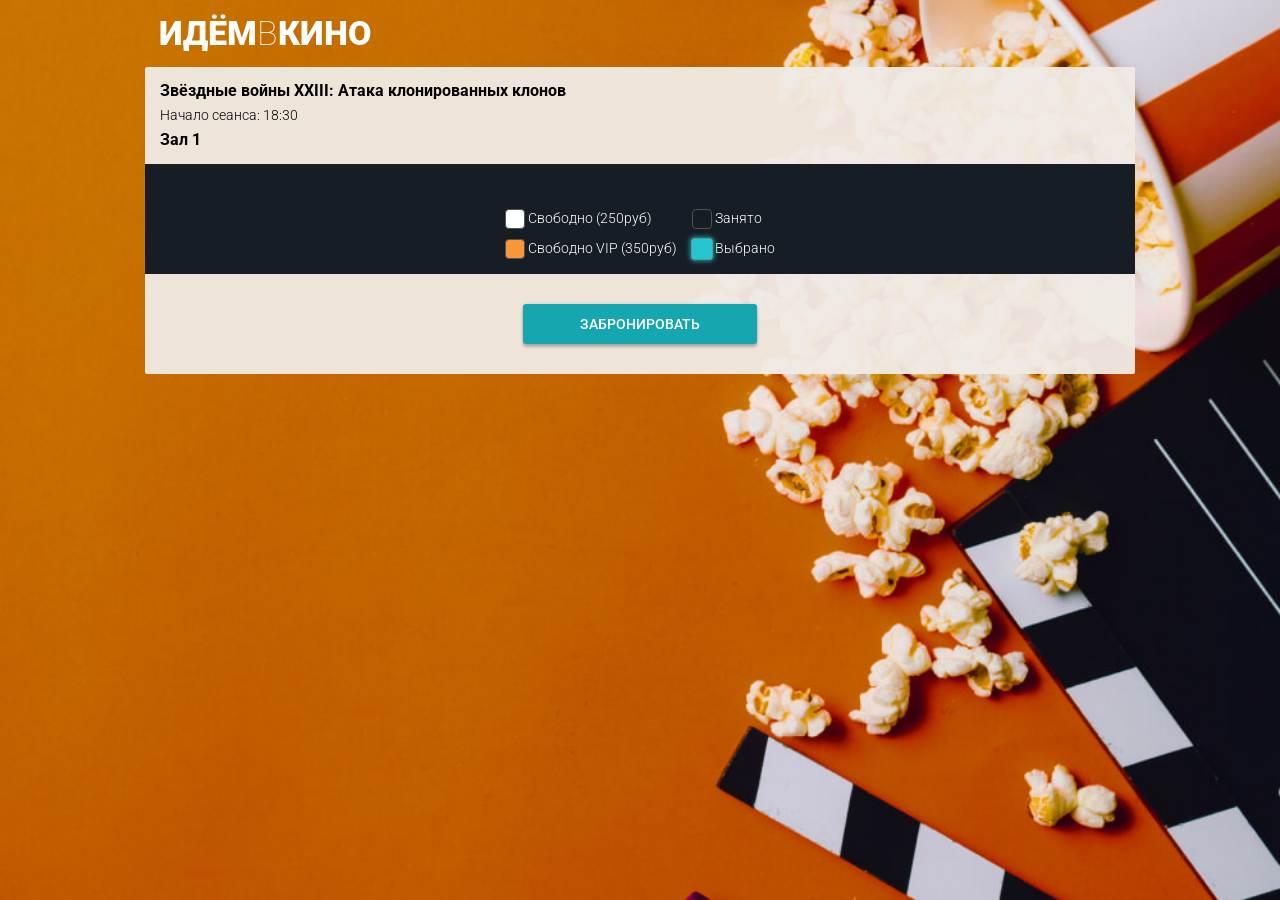
==== commit 64e57b93: "Коррект" ====
--- a/hall.html
+++ b/hall.html
@@ -15,7 +15,7 @@
 
 <body>
   <header class="page-header">
-    <h1 class="page-header__title">Идём в кино</h1>
+    <h1 class="page-header__title">Идём<span>в</span>кино</h1>
   </header>
 
   <main>
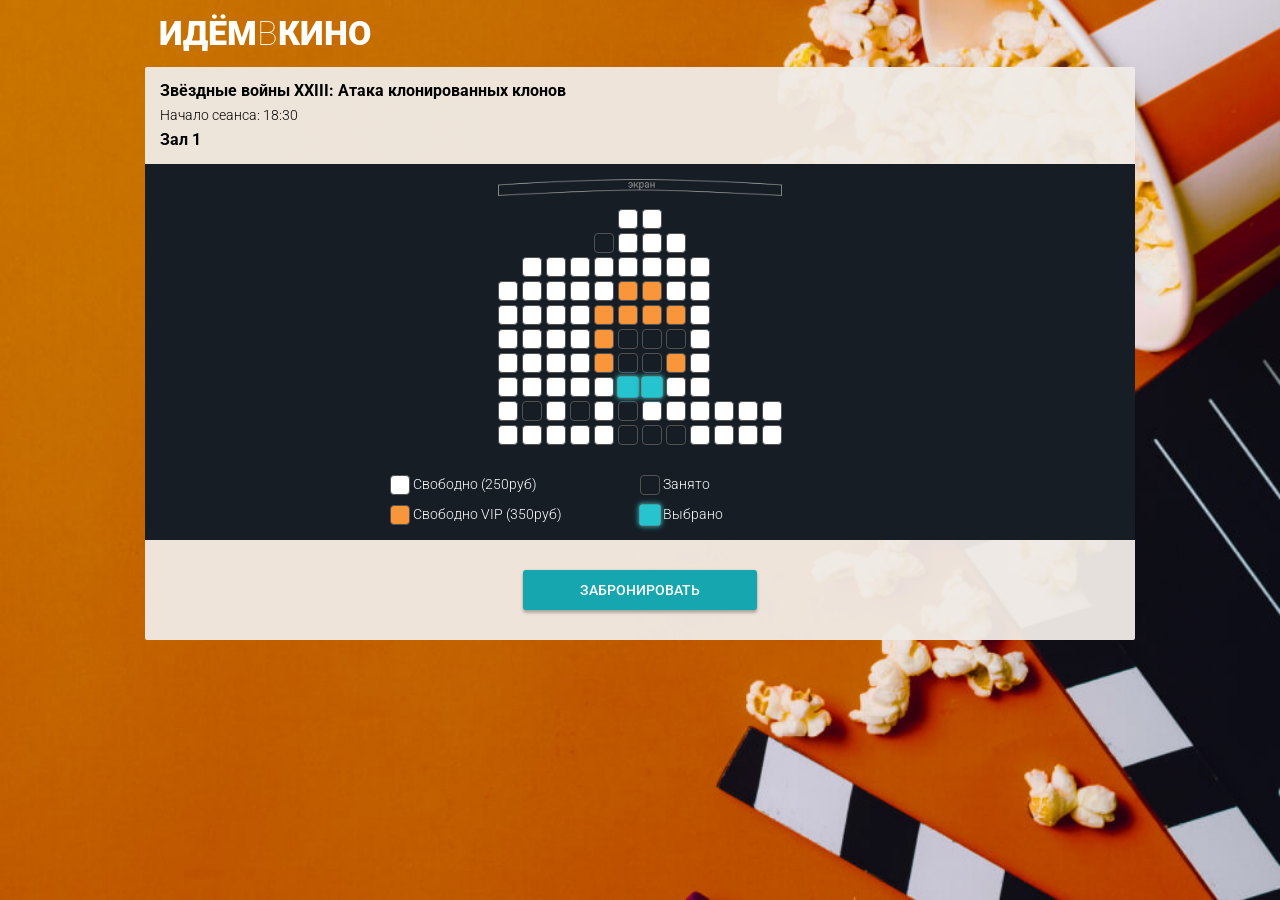
==== commit 5819b796: "Коррект" ====
--- a/hall.html
+++ b/hall.html
@@ -5,33 +5,37 @@
   <meta charset="UTF-8">
   <meta name="viewport" content="width=device-width, initial-scale=1.0">
   <meta http-equiv="X-UA-Compatible" content="ie=edge">
-  <title>Идём в кино</title>
+  <title>ИдёмВКино</title>
+  <script src="js/creatRequest.js" defer></script>
+  <script src="js/hall.js" defer></script>
   <link rel="stylesheet" href="css/normalize.css">
   <link rel="stylesheet" href="css/styles.css">
-  <link
-    href="https://fonts.googleapis.com/css?family=Roboto:100,300,400,500,700,900&amp;subset=cyrillic,cyrillic-ext,latin-ext"
-    rel="stylesheet">
+  <link rel="stylesheet" href="css/bootstrap-grid.css">
+  <link rel="stylesheet" href="css/bootstrap-grid.min.css">
+  <link rel="stylesheet" href="css/bootstrap-grid.rtl.css">
+  <link rel="stylesheet" href="css/bootstrap-grid.rtl.min.css">
+  <link href="https://fonts.googleapis.com/css?family=Roboto:100,300,400,500,700,900&amp;subset=cyrillic,cyrillic-ext,latin-ext" rel="stylesheet">
 </head>
 
 <body>
   <header class="page-header">
-    <h1 class="page-header__title">Идём<span>в</span>кино</h1>
+    <h1 class="page-header__title"><a class="page-header__title" href="index.html" style="text-decoration: none;">Идём<span>в</span>кино</a></h1>
   </header>
-
+  
   <main>
     <section class="buying">
       <div class="buying__info">
         <div class="buying__info-description">
           <h2 class="buying__info-title">Звёздные войны XXIII: Атака клонированных клонов</h2>
           <p class="buying__info-start">Начало сеанса: 18:30</p>
-          <p class="buying__info-hall">Зал 1</p>
+          <p class="buying__info-hall">Зал 1</p>          
         </div>
         <div class="buying__info-hint">
           <p>Тапните дважды,<br>чтобы увеличить</p>
         </div>
       </div>
       <div class="conf-step">
-        <!-- <div class="conf-step__wrapper">
+        <div class="conf-step__wrapper">
           <div class="conf-step__row">
             <span class="conf-step__chair conf-step__chair_disabled"></span><span class="conf-step__chair conf-step__chair_disabled"></span>
             <span class="conf-step__chair conf-step__chair_disabled"></span><span class="conf-step__chair conf-step__chair_disabled"></span>
@@ -121,26 +125,21 @@
               <span class="conf-step__chair conf-step__chair_standart"></span><span class="conf-step__chair conf-step__chair_standart"></span>
               <span class="conf-step__chair conf-step__chair_standart"></span><span class="conf-step__chair conf-step__chair_standart"></span>
             </div>
-        </div> -->
+
+        </div>
         <div class="conf-step__legend">
           <div class="col">
-            <p class="conf-step__legend-price"><span class="conf-step__chair conf-step__chair_standart"></span> Свободно
-              (<span class="conf-step__legend-value price-standart">250</span>руб)</p>
-            <p class="conf-step__legend-price"><span class="conf-step__chair conf-step__chair_vip"></span> Свободно VIP
-              (<span class="conf-step__legend-value price-vip">350</span>руб)</p>
+            <p class="conf-step__legend-price"><span class="conf-step__chair conf-step__chair_standart"></span> Свободно (<span class="conf-step__legend-value price-standart">250</span>руб)</p>
+            <p class="conf-step__legend-price"><span class="conf-step__chair conf-step__chair_vip"></span> Свободно VIP (<span class="conf-step__legend-value price-vip">350</span>руб)</p>            
           </div>
           <div class="col">
             <p class="conf-step__legend-price"><span class="conf-step__chair conf-step__chair_taken"></span> Занято</p>
-            <p class="conf-step__legend-price"><span class="conf-step__chair conf-step__chair_selected"></span> Выбрано
-            </p>
+            <p class="conf-step__legend-price"><span class="conf-step__chair conf-step__chair_selected"></span> Выбрано</p>                    
           </div>
         </div>
       </div>
-      <button class="acceptin-button" type="button">Забронировать</button>
-    </section>
+      <button class="acceptin-button"  >Забронировать</button>
+    </section>     
   </main>
-  <script src="js/functions.js"></script>
-  <script src="js/hall.js"></script>
 </body>
-
 </html>
--- a/css/styles.css
+++ b/css/styles.css
@@ -11,7 +11,6 @@
 }
 
 body {
-  min-width: 320px;
   background-image: url("../i/background.jpg");
   background-size: cover;
   background-attachment: fixed;
@@ -119,7 +118,7 @@
   content: '';
   display: block;
   position: absolute;
-  right: -0.7rem;
+  right: -1.46rem;
   top: -3rem;
   border: 1.5rem solid transparent;
   border-bottom: 0 solid transparent;
@@ -185,7 +184,6 @@
   font-size: 1.4rem;
   background-color: #16A6AF;
   color: #FFFFFF;
-  cursor: pointer;
 }
 
 .buying {
@@ -236,14 +234,7 @@
 .conf-step {
   text-align: center;
   background-color: #171D24;
-  padding: 1.5rem 3rem 1.5rem;
-}
-
-@media (max-width: 344px) {
-  .conf-step {
-    padding-left: 0;
-    padding-right: 0;
-  }
+  padding: 1.5rem 2rem 1.5rem;
 }
 
 .conf-step__wrapper {
@@ -414,10 +405,13 @@
 }
 
 .ticket__info-qr {
-  display: block;
+  display: flex;
   margin: 3rem auto 0;
-  width: 20rem;
-  height: 20rem;
+  width: 31.7%;
+  padding: 10px;
+  /* background: white; */
+  justify-content: center;
+  align-items: center;
 }
 
 @media screen and (min-width: 479px) {
@@ -442,30 +436,23 @@
 
 /*================================================================*/
 
- #qrcode > * {
-  width: 100%
+.movie .movie-seances__hall .acceptin-button-disabled {
+ background-color: #888888;
+ pointer-events: none
+}
+
+@media (max-width: 768px) {
+  .movie-seances__hall:nth-child(2) {
+    margin-top: 20px; /* отступ , сверху у 1 контейнера зала, когда экран меньше 768px */
+  }
+  .ticket__info-qr {
+    width: 100%; /* Изменяем ширину на 100% при экране меньше 768px */
+  }
+}
+
+.acceptin-button:disabled {
+  background-color: #888888;
+  pointer-events: none
  }
 
- @media screen and (max-width: 425px) {
-   .movie .movie__info {
-     flex-direction: column;
-   }
-
-   .movie .movie__description {
-     padding-left: 0;
-     margin-bottom: 3rem;
-   }
-
-   .movie .movie__poster {
-     height: auto;
-     width: 50%;
-     margin: auto;
-   }
-
-   .movie .movie__poster .movie__poster-image {
-     height: auto;
-     width: 100%;
-   }
- }
-
-
+
